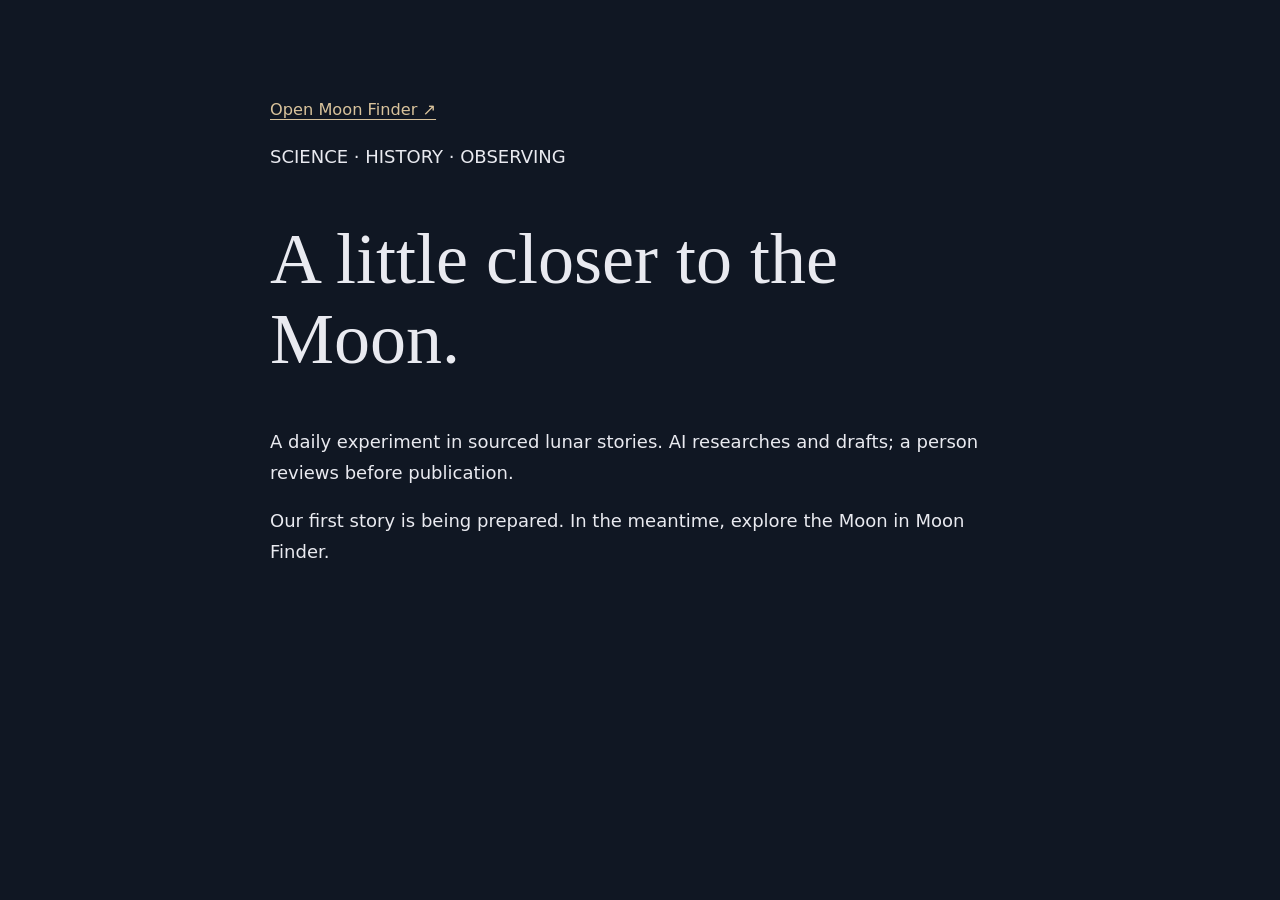
==== journal/index.html @ 85e2aa6b "Fix journal review gates, source URLs and workflow recovery" ====
<!doctype html><html lang="en"><meta charset="utf-8"><meta name="viewport" content="width=device-width,initial-scale=1"><title>Moon Journal — Moon Finder</title><link rel="stylesheet" href="journal.css"><main><nav><a href="../">Open Moon Finder ↗</a></nav><p>SCIENCE · HISTORY · OBSERVING</p><h1>A little closer to the Moon.</h1><p>A daily experiment in sourced lunar stories. AI researches and drafts; a person reviews before publication.</p><ul></ul><p>Our first story is being prepared. In the meantime, explore the Moon in Moon Finder.</p></main></html>
---- journal/journal.css ----
:root{color-scheme:dark;font:18px/1.7 system-ui,sans-serif;background:#101723;color:#e9eaf0}main{max-width:740px;margin:8vh auto;padding:24px}h1{font-family:Georgia,serif;font-size:clamp(2.4rem,6vw,4rem);line-height:1.1;font-weight:400}a{color:#d9c39c;text-underline-offset:4px}nav,small{font-size:.9rem;color:#aeb8c8}ul{padding-left:1.2rem}li{margin:1rem 0}
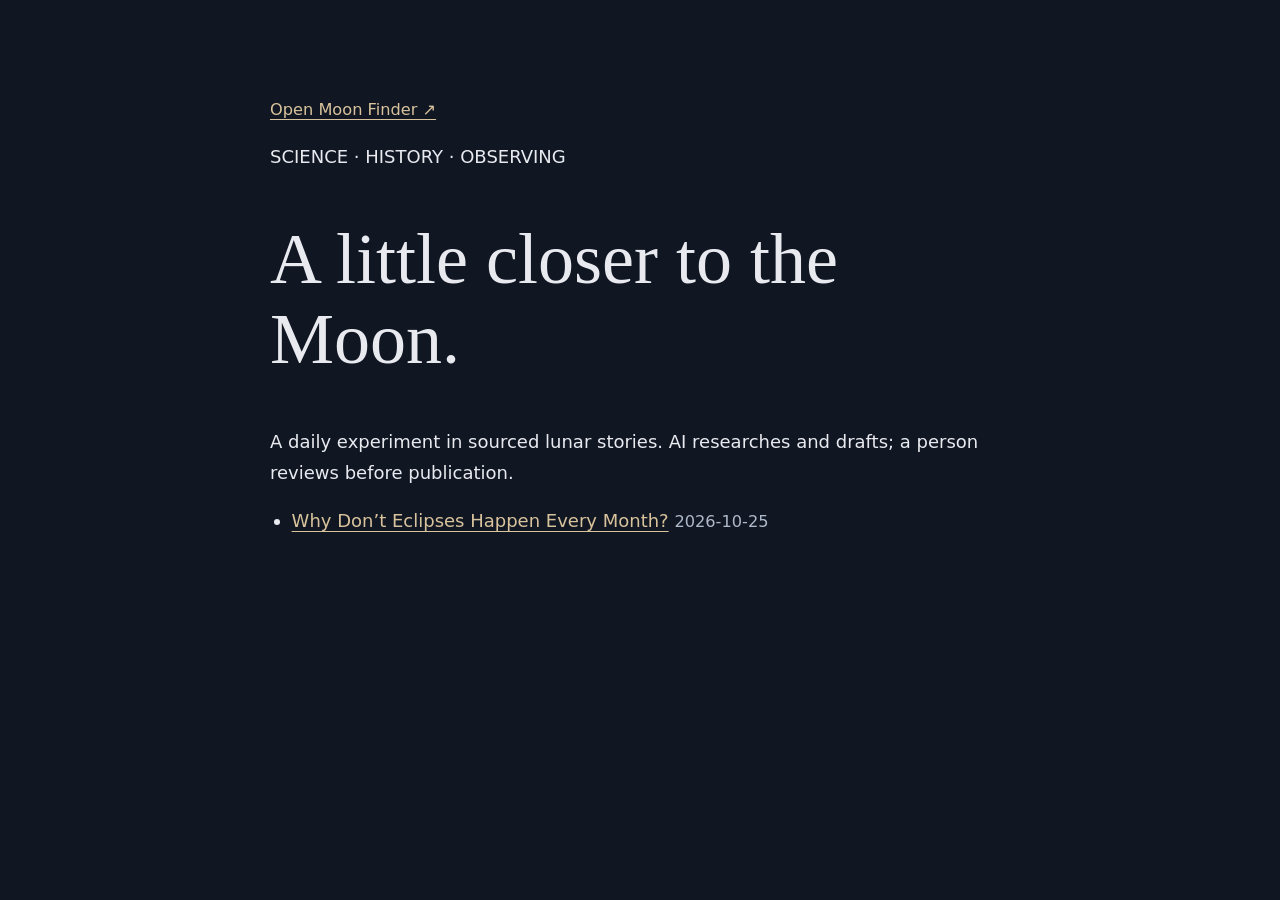
==== commit 8b05d27e: "Propose Moon Journal editorial result for 2026-10-25" ====
--- a/journal/index.html
+++ b/journal/index.html
@@ -1 +1 @@
-<!doctype html><html lang="en"><meta charset="utf-8"><meta name="viewport" content="width=device-width,initial-scale=1"><title>Moon Journal — Moon Finder</title><link rel="stylesheet" href="journal.css"><main><nav><a href="../">Open Moon Finder ↗</a></nav><p>SCIENCE · HISTORY · OBSERVING</p><h1>A little closer to the Moon.</h1><p>A daily experiment in sourced lunar stories. AI researches and drafts; a person reviews before publication.</p><ul></ul><p>Our first story is being prepared. In the meantime, explore the Moon in Moon Finder.</p></main></html>+<!doctype html><html lang="en"><meta charset="utf-8"><meta name="viewport" content="width=device-width,initial-scale=1"><title>Moon Journal — Moon Finder</title><link rel="stylesheet" href="journal.css"><main><nav><a href="../">Open Moon Finder ↗</a></nav><p>SCIENCE · HISTORY · OBSERVING</p><h1>A little closer to the Moon.</h1><p>A daily experiment in sourced lunar stories. AI researches and drafts; a person reviews before publication.</p><ul><li><a href="articles/2026-10-25-why-dont-eclipses-happen-every-month.html">Why Don’t Eclipses Happen Every Month?</a> <small>2026-10-25</small></li></ul></main></html>
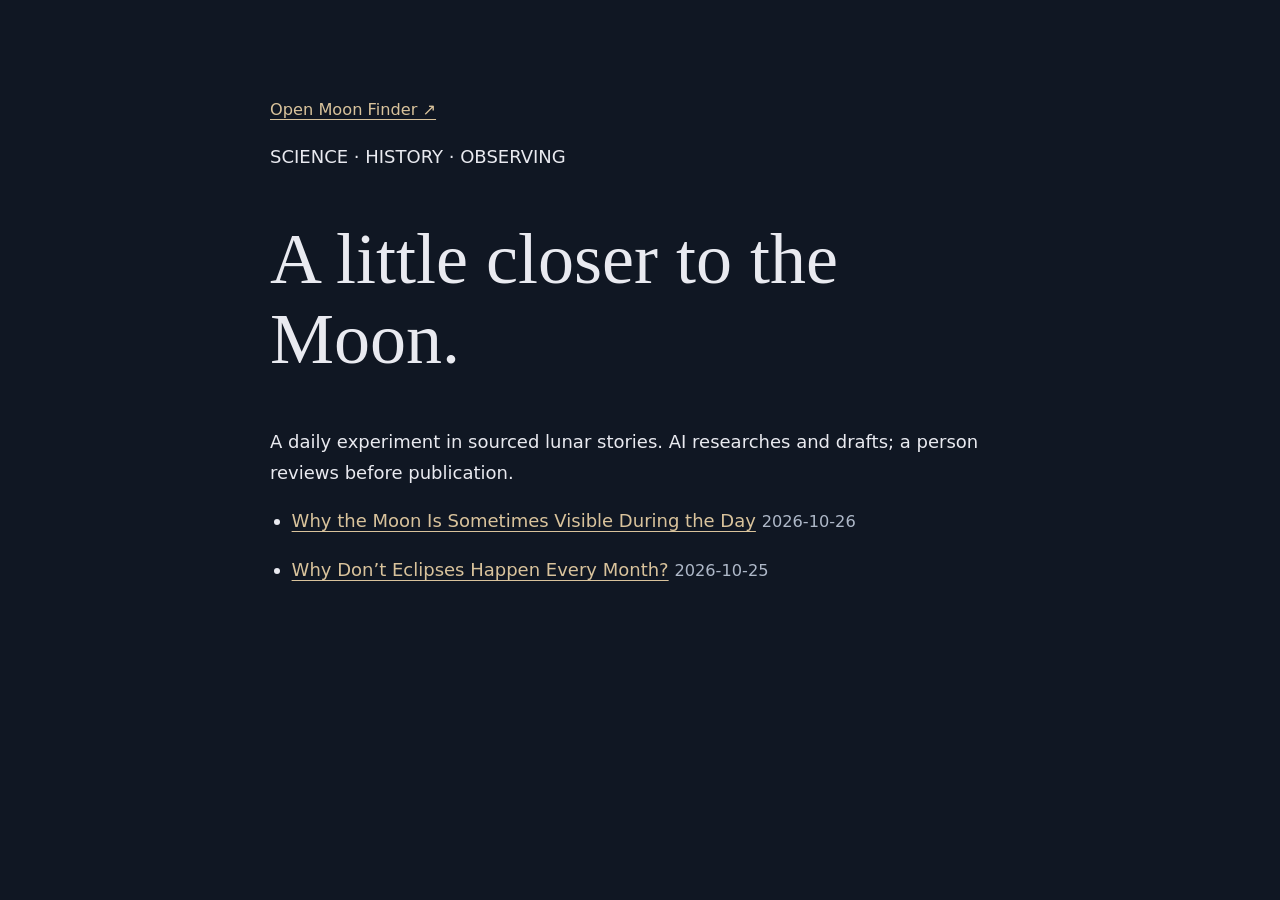
==== commit 78e62ab8: "Propose Moon Journal editorial result for 2026-10-26" ====
--- a/journal/index.html
+++ b/journal/index.html
@@ -1 +1 @@
-<!doctype html><html lang="en"><meta charset="utf-8"><meta name="viewport" content="width=device-width,initial-scale=1"><title>Moon Journal — Moon Finder</title><link rel="stylesheet" href="journal.css"><main><nav><a href="../">Open Moon Finder ↗</a></nav><p>SCIENCE · HISTORY · OBSERVING</p><h1>A little closer to the Moon.</h1><p>A daily experiment in sourced lunar stories. AI researches and drafts; a person reviews before publication.</p><ul><li><a href="articles/2026-10-25-why-dont-eclipses-happen-every-month.html">Why Don’t Eclipses Happen Every Month?</a> <small>2026-10-25</small></li></ul></main></html>+<!doctype html><html lang="en"><meta charset="utf-8"><meta name="viewport" content="width=device-width,initial-scale=1"><title>Moon Journal — Moon Finder</title><link rel="stylesheet" href="journal.css"><main><nav><a href="../">Open Moon Finder ↗</a></nav><p>SCIENCE · HISTORY · OBSERVING</p><h1>A little closer to the Moon.</h1><p>A daily experiment in sourced lunar stories. AI researches and drafts; a person reviews before publication.</p><ul><li><a href="articles/2026-10-26-why-the-moon-is-sometimes-visible-during-the-day.html">Why the Moon Is Sometimes Visible During the Day</a> <small>2026-10-26</small></li><li><a href="articles/2026-10-25-why-dont-eclipses-happen-every-month.html">Why Don’t Eclipses Happen Every Month?</a> <small>2026-10-25</small></li></ul></main></html>
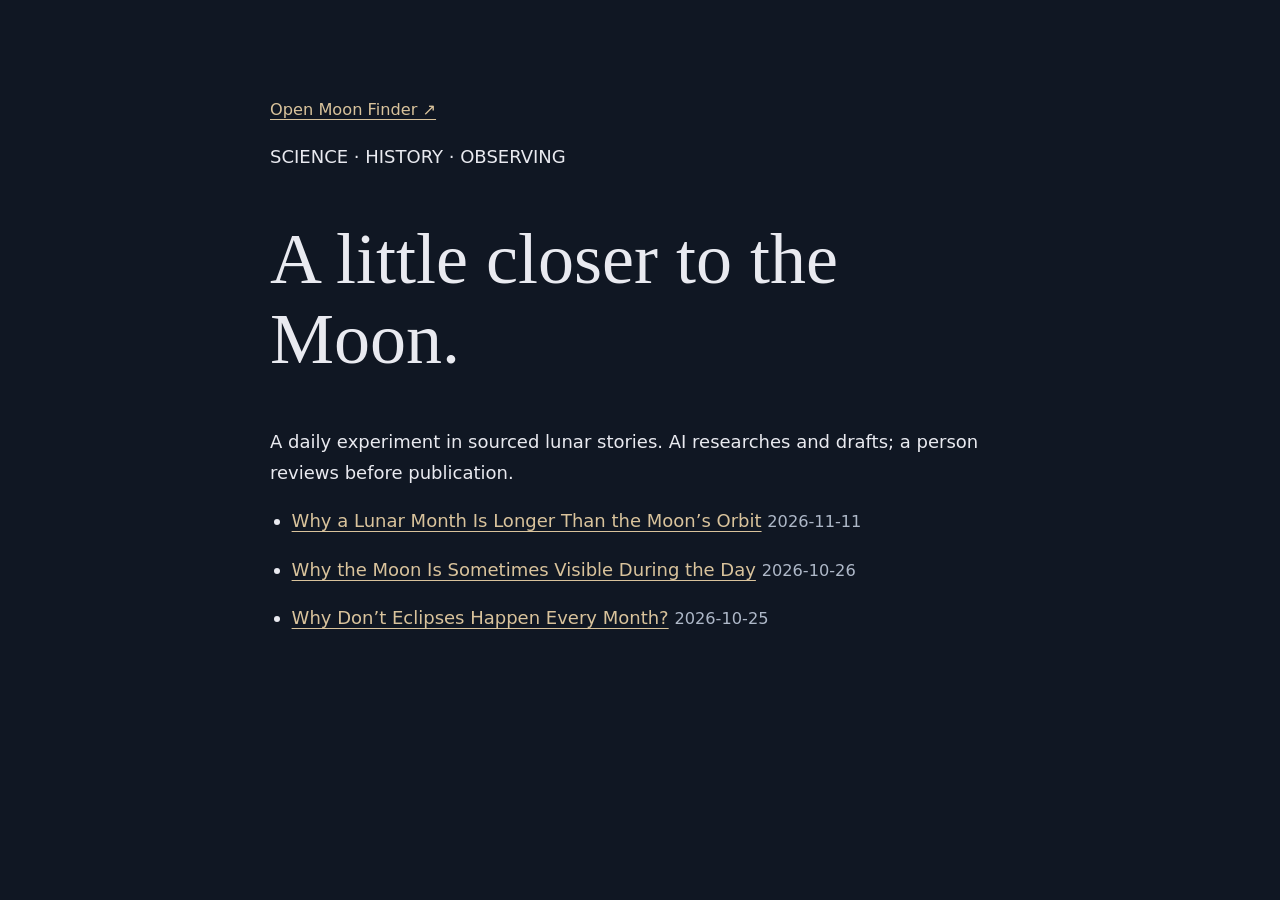
==== commit cbda127f: "Recover approved lunar month draft with source review" ====
--- a/journal/index.html
+++ b/journal/index.html
@@ -1 +1 @@
-<!doctype html><html lang="en"><meta charset="utf-8"><meta name="viewport" content="width=device-width,initial-scale=1"><title>Moon Journal — Moon Finder</title><link rel="stylesheet" href="journal.css"><main><nav><a href="../">Open Moon Finder ↗</a></nav><p>SCIENCE · HISTORY · OBSERVING</p><h1>A little closer to the Moon.</h1><p>A daily experiment in sourced lunar stories. AI researches and drafts; a person reviews before publication.</p><ul><li><a href="articles/2026-10-26-why-the-moon-is-sometimes-visible-during-the-day.html">Why the Moon Is Sometimes Visible During the Day</a> <small>2026-10-26</small></li><li><a href="articles/2026-10-25-why-dont-eclipses-happen-every-month.html">Why Don’t Eclipses Happen Every Month?</a> <small>2026-10-25</small></li></ul></main></html>+<!doctype html><html lang="en"><meta charset="utf-8"><meta name="viewport" content="width=device-width,initial-scale=1"><title>Moon Journal — Moon Finder</title><link rel="stylesheet" href="journal.css"><main><nav><a href="../">Open Moon Finder ↗</a></nav><p>SCIENCE · HISTORY · OBSERVING</p><h1>A little closer to the Moon.</h1><p>A daily experiment in sourced lunar stories. AI researches and drafts; a person reviews before publication.</p><ul><li><a href="articles/2026-11-11-why-lunar-month-longer-than-moons-orbit.html">Why a Lunar Month Is Longer Than the Moon’s Orbit</a> <small>2026-11-11</small></li><li><a href="articles/2026-10-26-why-the-moon-is-sometimes-visible-during-the-day.html">Why the Moon Is Sometimes Visible During the Day</a> <small>2026-10-26</small></li><li><a href="articles/2026-10-25-why-dont-eclipses-happen-every-month.html">Why Don’t Eclipses Happen Every Month?</a> <small>2026-10-25</small></li></ul></main></html>
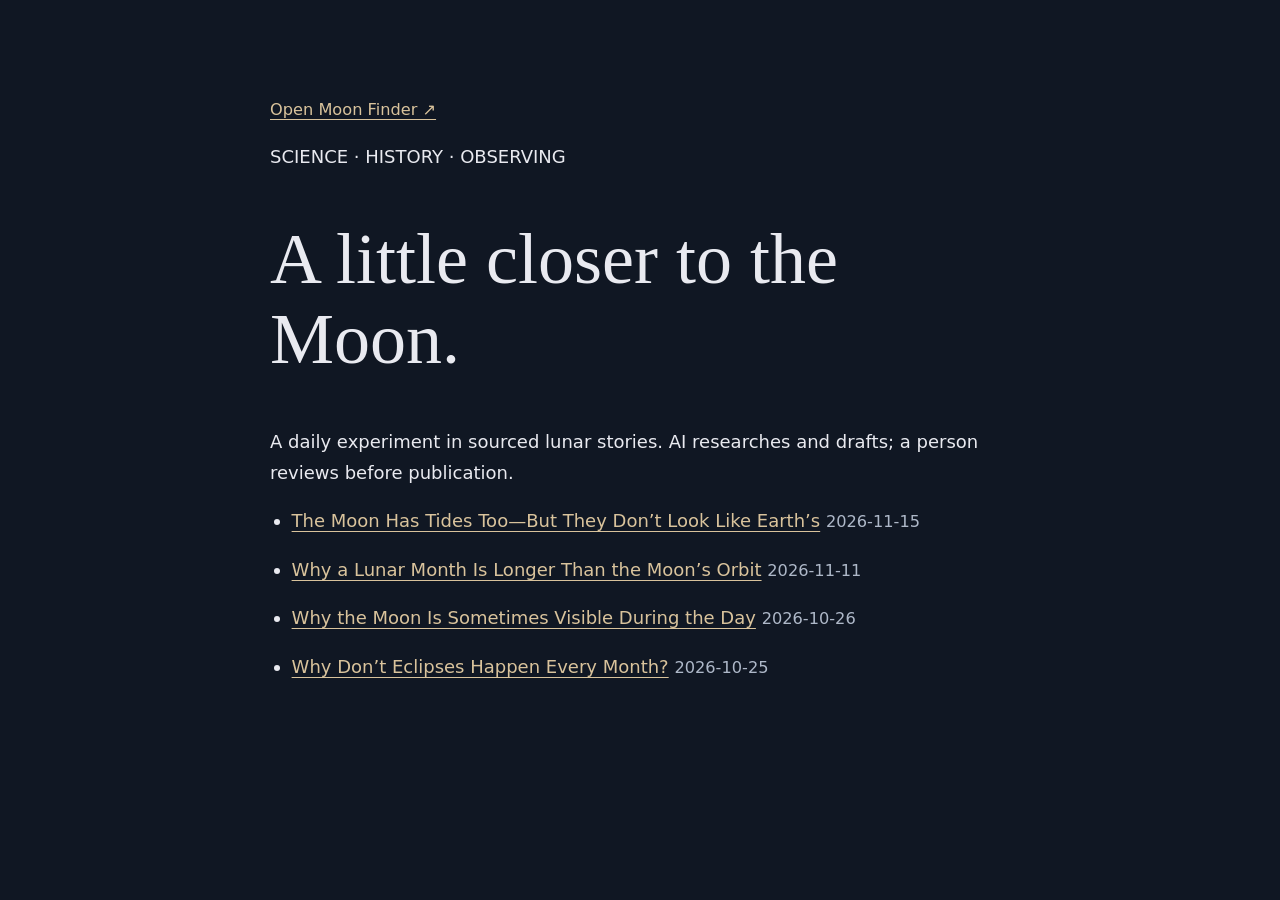
==== commit 5f4bce0d: "Propose Moon Journal editorial result for 2026-11-15" ====
--- a/journal/index.html
+++ b/journal/index.html
@@ -1 +1 @@
-<!doctype html><html lang="en"><meta charset="utf-8"><meta name="viewport" content="width=device-width,initial-scale=1"><title>Moon Journal — Moon Finder</title><link rel="stylesheet" href="journal.css"><main><nav><a href="../">Open Moon Finder ↗</a></nav><p>SCIENCE · HISTORY · OBSERVING</p><h1>A little closer to the Moon.</h1><p>A daily experiment in sourced lunar stories. AI researches and drafts; a person reviews before publication.</p><ul><li><a href="articles/2026-11-11-why-lunar-month-longer-than-moons-orbit.html">Why a Lunar Month Is Longer Than the Moon’s Orbit</a> <small>2026-11-11</small></li><li><a href="articles/2026-10-26-why-the-moon-is-sometimes-visible-during-the-day.html">Why the Moon Is Sometimes Visible During the Day</a> <small>2026-10-26</small></li><li><a href="articles/2026-10-25-why-dont-eclipses-happen-every-month.html">Why Don’t Eclipses Happen Every Month?</a> <small>2026-10-25</small></li></ul></main></html>+<!doctype html><html lang="en"><meta charset="utf-8"><meta name="viewport" content="width=device-width,initial-scale=1"><title>Moon Journal — Moon Finder</title><link rel="stylesheet" href="journal.css"><main><nav><a href="../">Open Moon Finder ↗</a></nav><p>SCIENCE · HISTORY · OBSERVING</p><h1>A little closer to the Moon.</h1><p>A daily experiment in sourced lunar stories. AI researches and drafts; a person reviews before publication.</p><ul><li><a href="articles/2026-11-15-moon-tides-earth-gravity-lunar-scarps.html">The Moon Has Tides Too—But They Don’t Look Like Earth’s</a> <small>2026-11-15</small></li><li><a href="articles/2026-11-11-why-lunar-month-longer-than-moons-orbit.html">Why a Lunar Month Is Longer Than the Moon’s Orbit</a> <small>2026-11-11</small></li><li><a href="articles/2026-10-26-why-the-moon-is-sometimes-visible-during-the-day.html">Why the Moon Is Sometimes Visible During the Day</a> <small>2026-10-26</small></li><li><a href="articles/2026-10-25-why-dont-eclipses-happen-every-month.html">Why Don’t Eclipses Happen Every Month?</a> <small>2026-10-25</small></li></ul></main></html>
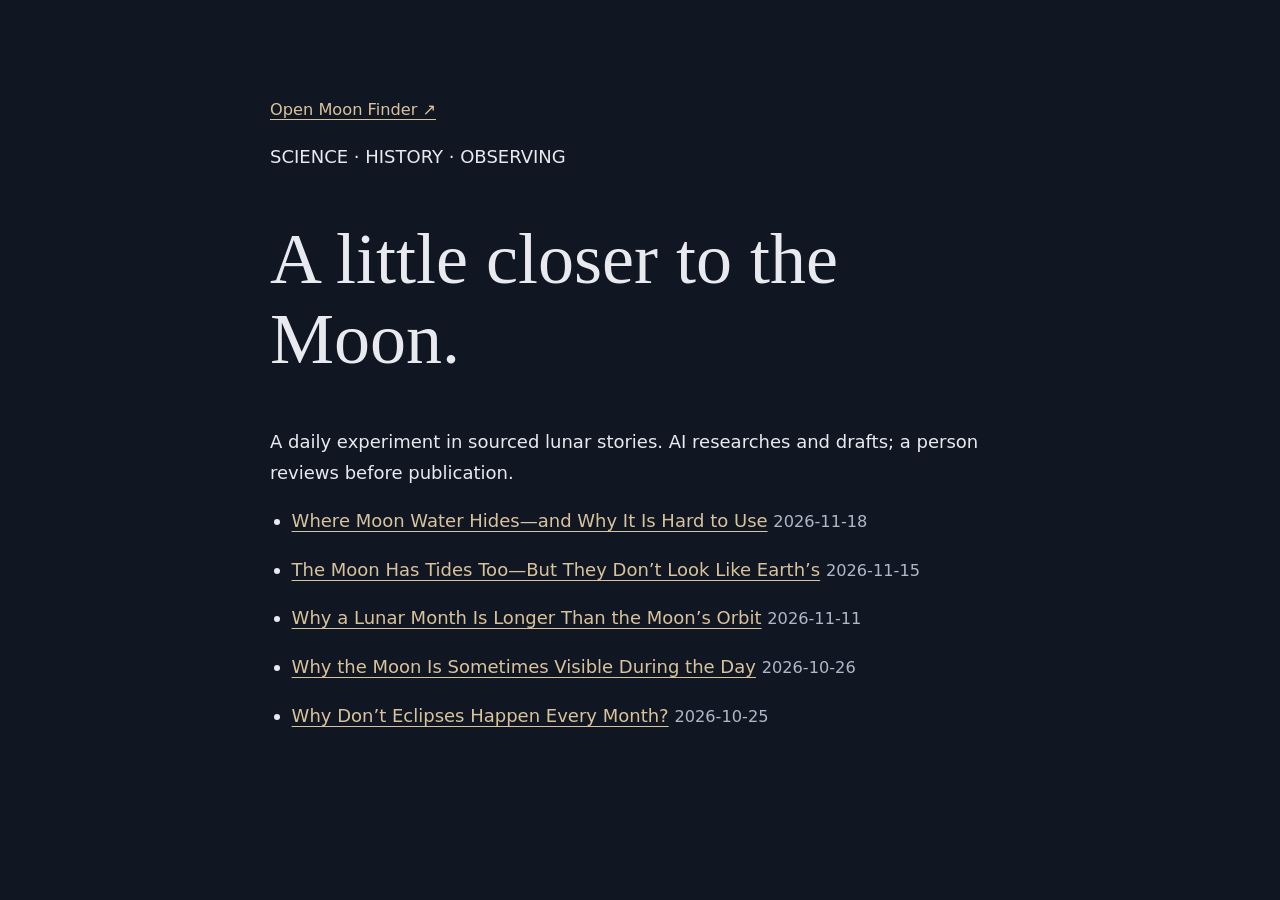
==== commit 3843f484: "Propose Moon Journal editorial result for 2026-11-18" ====
--- a/journal/index.html
+++ b/journal/index.html
@@ -1 +1 @@
-<!doctype html><html lang="en"><meta charset="utf-8"><meta name="viewport" content="width=device-width,initial-scale=1"><title>Moon Journal — Moon Finder</title><link rel="stylesheet" href="journal.css"><main><nav><a href="../">Open Moon Finder ↗</a></nav><p>SCIENCE · HISTORY · OBSERVING</p><h1>A little closer to the Moon.</h1><p>A daily experiment in sourced lunar stories. AI researches and drafts; a person reviews before publication.</p><ul><li><a href="articles/2026-11-15-moon-tides-earth-gravity-lunar-scarps.html">The Moon Has Tides Too—But They Don’t Look Like Earth’s</a> <small>2026-11-15</small></li><li><a href="articles/2026-11-11-why-lunar-month-longer-than-moons-orbit.html">Why a Lunar Month Is Longer Than the Moon’s Orbit</a> <small>2026-11-11</small></li><li><a href="articles/2026-10-26-why-the-moon-is-sometimes-visible-during-the-day.html">Why the Moon Is Sometimes Visible During the Day</a> <small>2026-10-26</small></li><li><a href="articles/2026-10-25-why-dont-eclipses-happen-every-month.html">Why Don’t Eclipses Happen Every Month?</a> <small>2026-10-25</small></li></ul></main></html>+<!doctype html><html lang="en"><meta charset="utf-8"><meta name="viewport" content="width=device-width,initial-scale=1"><title>Moon Journal — Moon Finder</title><link rel="stylesheet" href="journal.css"><main><nav><a href="../">Open Moon Finder ↗</a></nav><p>SCIENCE · HISTORY · OBSERVING</p><h1>A little closer to the Moon.</h1><p>A daily experiment in sourced lunar stories. AI researches and drafts; a person reviews before publication.</p><ul><li><a href="articles/2026-11-18-where-moon-water-hides-and-why-it-is-hard-to-use.html">Where Moon Water Hides—and Why It Is Hard to Use</a> <small>2026-11-18</small></li><li><a href="articles/2026-11-15-moon-tides-earth-gravity-lunar-scarps.html">The Moon Has Tides Too—But They Don’t Look Like Earth’s</a> <small>2026-11-15</small></li><li><a href="articles/2026-11-11-why-lunar-month-longer-than-moons-orbit.html">Why a Lunar Month Is Longer Than the Moon’s Orbit</a> <small>2026-11-11</small></li><li><a href="articles/2026-10-26-why-the-moon-is-sometimes-visible-during-the-day.html">Why the Moon Is Sometimes Visible During the Day</a> <small>2026-10-26</small></li><li><a href="articles/2026-10-25-why-dont-eclipses-happen-every-month.html">Why Don’t Eclipses Happen Every Month?</a> <small>2026-10-25</small></li></ul></main></html>
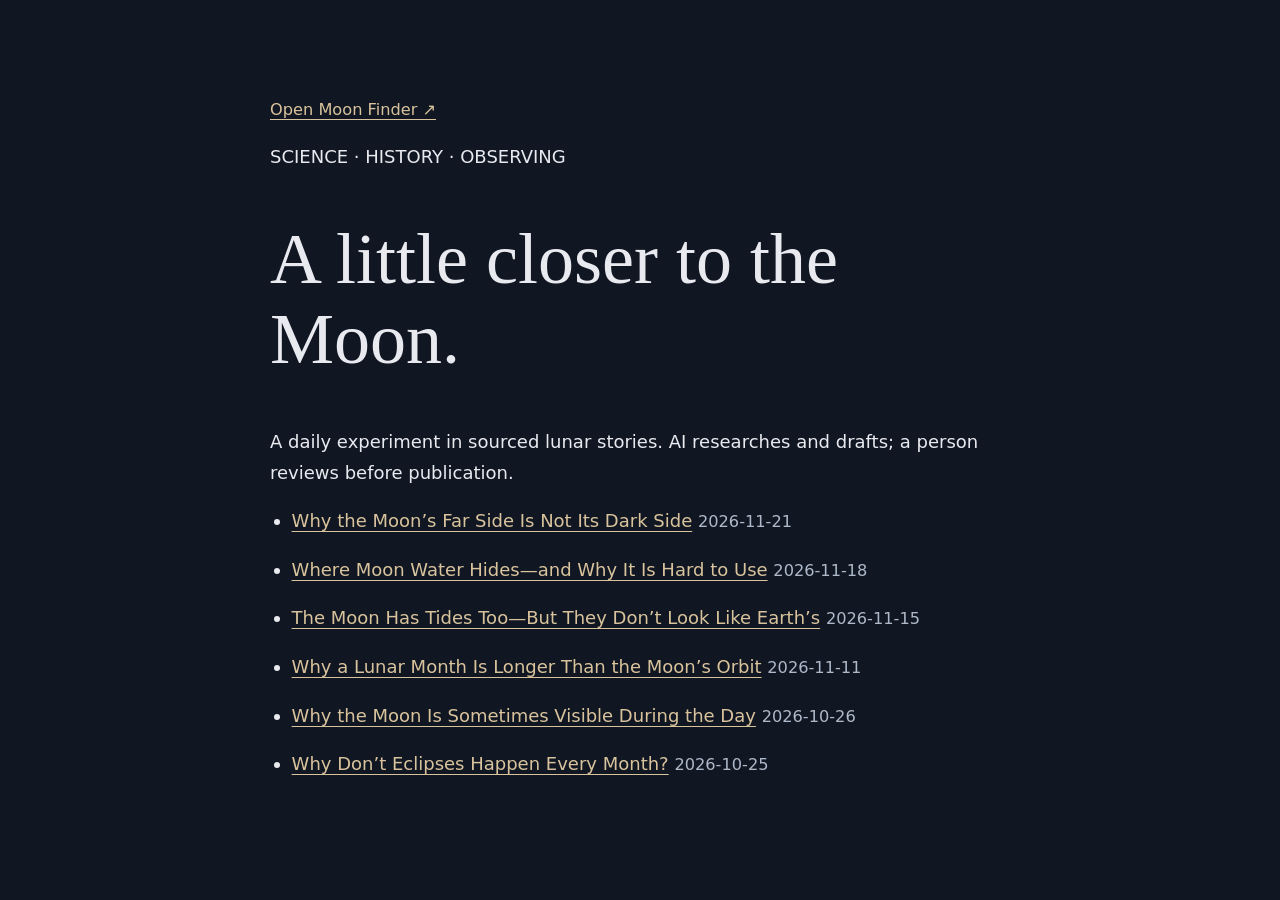
==== commit 974d5452: "Propose Moon Journal editorial result for 2026-11-21" ====
--- a/journal/index.html
+++ b/journal/index.html
@@ -1 +1 @@
-<!doctype html><html lang="en"><meta charset="utf-8"><meta name="viewport" content="width=device-width,initial-scale=1"><title>Moon Journal — Moon Finder</title><link rel="stylesheet" href="journal.css"><main><nav><a href="../">Open Moon Finder ↗</a></nav><p>SCIENCE · HISTORY · OBSERVING</p><h1>A little closer to the Moon.</h1><p>A daily experiment in sourced lunar stories. AI researches and drafts; a person reviews before publication.</p><ul><li><a href="articles/2026-11-18-where-moon-water-hides-and-why-it-is-hard-to-use.html">Where Moon Water Hides—and Why It Is Hard to Use</a> <small>2026-11-18</small></li><li><a href="articles/2026-11-15-moon-tides-earth-gravity-lunar-scarps.html">The Moon Has Tides Too—But They Don’t Look Like Earth’s</a> <small>2026-11-15</small></li><li><a href="articles/2026-11-11-why-lunar-month-longer-than-moons-orbit.html">Why a Lunar Month Is Longer Than the Moon’s Orbit</a> <small>2026-11-11</small></li><li><a href="articles/2026-10-26-why-the-moon-is-sometimes-visible-during-the-day.html">Why the Moon Is Sometimes Visible During the Day</a> <small>2026-10-26</small></li><li><a href="articles/2026-10-25-why-dont-eclipses-happen-every-month.html">Why Don’t Eclipses Happen Every Month?</a> <small>2026-10-25</small></li></ul></main></html>+<!doctype html><html lang="en"><meta charset="utf-8"><meta name="viewport" content="width=device-width,initial-scale=1"><title>Moon Journal — Moon Finder</title><link rel="stylesheet" href="journal.css"><main><nav><a href="../">Open Moon Finder ↗</a></nav><p>SCIENCE · HISTORY · OBSERVING</p><h1>A little closer to the Moon.</h1><p>A daily experiment in sourced lunar stories. AI researches and drafts; a person reviews before publication.</p><ul><li><a href="articles/2026-11-21-why-the-moons-far-side-is-not-its-dark-side.html">Why the Moon’s Far Side Is Not Its Dark Side</a> <small>2026-11-21</small></li><li><a href="articles/2026-11-18-where-moon-water-hides-and-why-it-is-hard-to-use.html">Where Moon Water Hides—and Why It Is Hard to Use</a> <small>2026-11-18</small></li><li><a href="articles/2026-11-15-moon-tides-earth-gravity-lunar-scarps.html">The Moon Has Tides Too—But They Don’t Look Like Earth’s</a> <small>2026-11-15</small></li><li><a href="articles/2026-11-11-why-lunar-month-longer-than-moons-orbit.html">Why a Lunar Month Is Longer Than the Moon’s Orbit</a> <small>2026-11-11</small></li><li><a href="articles/2026-10-26-why-the-moon-is-sometimes-visible-during-the-day.html">Why the Moon Is Sometimes Visible During the Day</a> <small>2026-10-26</small></li><li><a href="articles/2026-10-25-why-dont-eclipses-happen-every-month.html">Why Don’t Eclipses Happen Every Month?</a> <small>2026-10-25</small></li></ul></main></html>
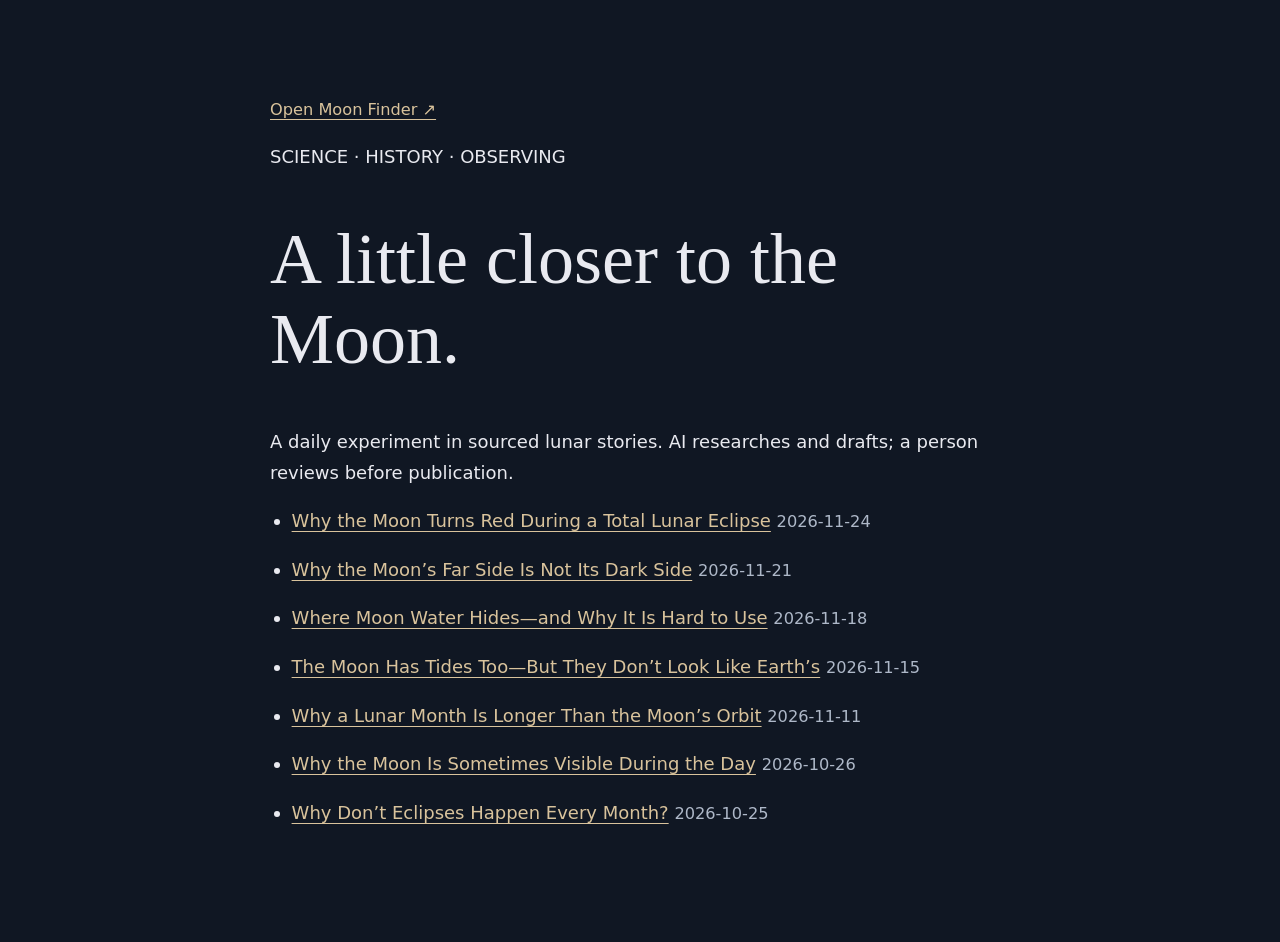
==== commit 91235af5: "Propose Moon Journal editorial result for 2026-11-24" ====
--- a/journal/index.html
+++ b/journal/index.html
@@ -1 +1 @@
-<!doctype html><html lang="en"><meta charset="utf-8"><meta name="viewport" content="width=device-width,initial-scale=1"><title>Moon Journal — Moon Finder</title><link rel="stylesheet" href="journal.css"><main><nav><a href="../">Open Moon Finder ↗</a></nav><p>SCIENCE · HISTORY · OBSERVING</p><h1>A little closer to the Moon.</h1><p>A daily experiment in sourced lunar stories. AI researches and drafts; a person reviews before publication.</p><ul><li><a href="articles/2026-11-21-why-the-moons-far-side-is-not-its-dark-side.html">Why the Moon’s Far Side Is Not Its Dark Side</a> <small>2026-11-21</small></li><li><a href="articles/2026-11-18-where-moon-water-hides-and-why-it-is-hard-to-use.html">Where Moon Water Hides—and Why It Is Hard to Use</a> <small>2026-11-18</small></li><li><a href="articles/2026-11-15-moon-tides-earth-gravity-lunar-scarps.html">The Moon Has Tides Too—But They Don’t Look Like Earth’s</a> <small>2026-11-15</small></li><li><a href="articles/2026-11-11-why-lunar-month-longer-than-moons-orbit.html">Why a Lunar Month Is Longer Than the Moon’s Orbit</a> <small>2026-11-11</small></li><li><a href="articles/2026-10-26-why-the-moon-is-sometimes-visible-during-the-day.html">Why the Moon Is Sometimes Visible During the Day</a> <small>2026-10-26</small></li><li><a href="articles/2026-10-25-why-dont-eclipses-happen-every-month.html">Why Don’t Eclipses Happen Every Month?</a> <small>2026-10-25</small></li></ul></main></html>+<!doctype html><html lang="en"><meta charset="utf-8"><meta name="viewport" content="width=device-width,initial-scale=1"><title>Moon Journal — Moon Finder</title><link rel="stylesheet" href="journal.css"><main><nav><a href="../">Open Moon Finder ↗</a></nav><p>SCIENCE · HISTORY · OBSERVING</p><h1>A little closer to the Moon.</h1><p>A daily experiment in sourced lunar stories. AI researches and drafts; a person reviews before publication.</p><ul><li><a href="articles/2026-11-24-why-moon-turns-red-total-lunar-eclipse.html">Why the Moon Turns Red During a Total Lunar Eclipse</a> <small>2026-11-24</small></li><li><a href="articles/2026-11-21-why-the-moons-far-side-is-not-its-dark-side.html">Why the Moon’s Far Side Is Not Its Dark Side</a> <small>2026-11-21</small></li><li><a href="articles/2026-11-18-where-moon-water-hides-and-why-it-is-hard-to-use.html">Where Moon Water Hides—and Why It Is Hard to Use</a> <small>2026-11-18</small></li><li><a href="articles/2026-11-15-moon-tides-earth-gravity-lunar-scarps.html">The Moon Has Tides Too—But They Don’t Look Like Earth’s</a> <small>2026-11-15</small></li><li><a href="articles/2026-11-11-why-lunar-month-longer-than-moons-orbit.html">Why a Lunar Month Is Longer Than the Moon’s Orbit</a> <small>2026-11-11</small></li><li><a href="articles/2026-10-26-why-the-moon-is-sometimes-visible-during-the-day.html">Why the Moon Is Sometimes Visible During the Day</a> <small>2026-10-26</small></li><li><a href="articles/2026-10-25-why-dont-eclipses-happen-every-month.html">Why Don’t Eclipses Happen Every Month?</a> <small>2026-10-25</small></li></ul></main></html>
